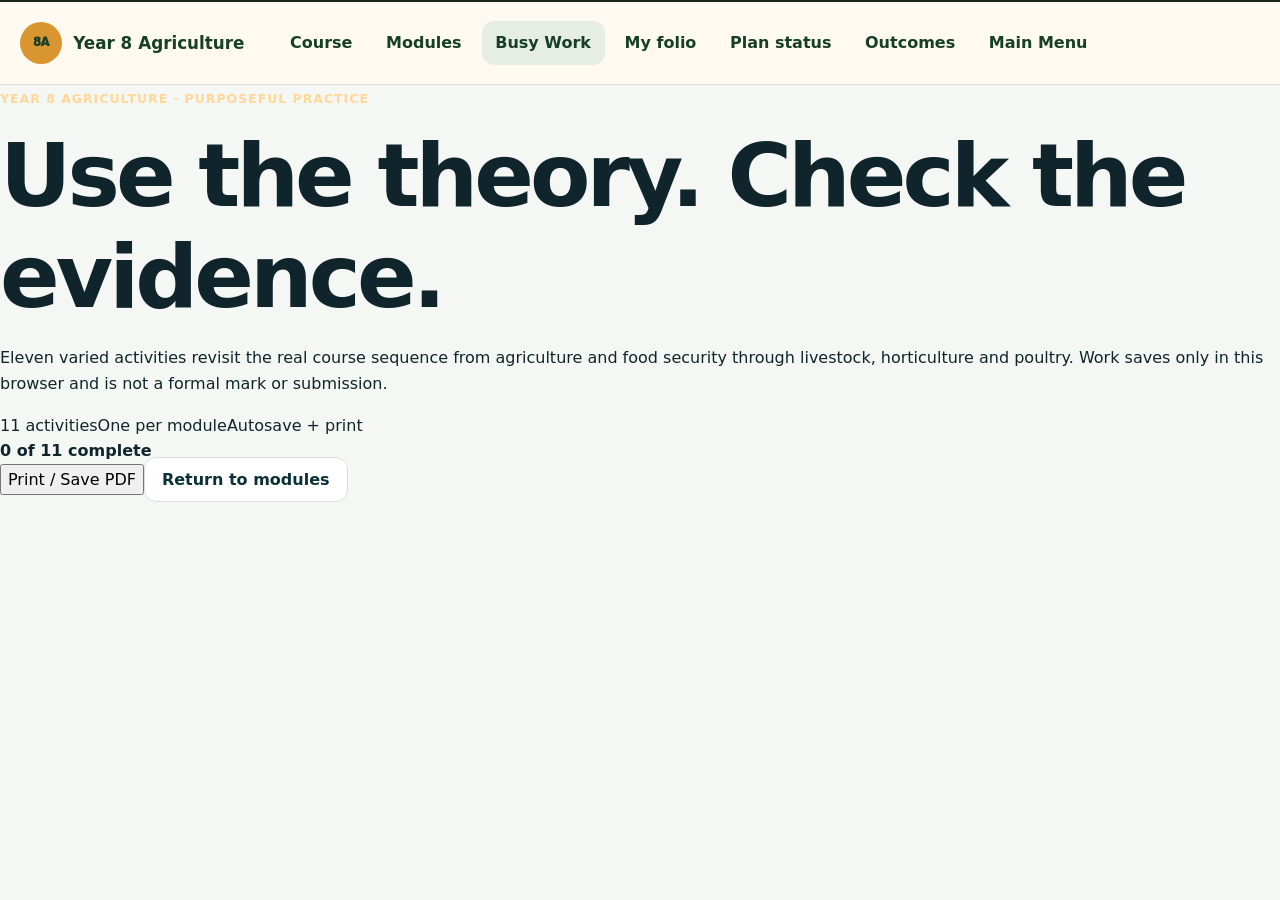
==== busy-work/index.html @ 5eb357f6 "Standardise Task 33 course front page" ====
<!doctype html>
<html lang="en-AU">
<head>
  <meta charset="utf-8">
  <meta name="viewport" content="width=device-width,initial-scale=1">
  <meta name="description" content="Year 8 Agriculture Busy Work activities linked to the guided course theory.">
  <title>Busy Work | Year 8 Agriculture</title>
  <link rel="stylesheet" href="../guided/course.css">
  <link rel="stylesheet" href="/busy-worksheets/course-library.css">
</head>
<body>
  <a class="skip-link" href="#busy-content">Skip to Busy Work</a>
  <header class="site-header"><div class="nav-wrap"><a class="brand" href="../index.html">Year 8 Agriculture</a></div></header>
  <main id="busy-content">
    <section class="course-busy-hero"><div class="course-busy-shell"><p class="eyebrow">YEAR 8 AGRICULTURE · PURPOSEFUL PRACTICE</p><h1>Use the theory. Check the evidence.</h1><p>Eleven varied activities revisit the real course sequence from agriculture and food security through livestock, horticulture and poultry. Work saves only in this browser and is not a formal mark or submission.</p><div class="course-busy-meta"><span>11 activities</span><span>One per module</span><span>Autosave + print</span></div></div></section>
    <section class="course-busy-main"><div class="course-busy-shell">
      <div class="course-busy-progress"><strong data-course-busy-progress>0 of 11 complete</strong><div class="course-busy-track"><div class="course-busy-fill" data-course-busy-fill></div></div><div class="course-busy-actions"><button type="button" data-course-busy-print>Print / Save PDF</button><a class="btn ghost" href="../index.html#pathway">Return to modules</a></div></div>
      <div class="course-busy-grid" data-course-busy-grid></div>
    </div></section>
  </main>
  <script>
  window.COURSE_BUSY_WORK={storageKey:'year-8-agriculture:busy-work:v1',visuals:[
    {src:'../assets/theory/theory-m01-s01.png',alt:'Course visual introducing agriculture and its connections with everyday life'},
    {src:'../assets/theory/theory-m02-s01.png',alt:'Course visual supporting food security systems thinking'},
    {src:'../assets/theory/theory-m03-s01.png',alt:'Course visual supporting cattle classification and selection'},
    {src:'../assets/theory/theory-m04-s01.png',alt:'Course visual supporting comparison of beef production systems'},
    {src:'../assets/theory/theory-m05-s01.png',alt:'Course visual supporting dairy production learning'},
    {src:'../assets/theory/theory-m06-s01.png',alt:'Course visual supporting the milk supply pathway'},
    {src:'../assets/theory/theory-m07-s01.png',alt:'Course visual supporting horticulture learning'},
    {src:'../assets/theory/theory-m08-s01.png',alt:'Course visual supporting horticultural supply-chain learning'},
    {src:'../assets/theory/theory-m09-s01.png',alt:'Course visual supporting pork production and product evidence'},
    {src:'../assets/theory/theory-m10-s01.png',alt:'Course visual supporting comparison of pig production systems'},
    {src:'../assets/theory/theory-m11-s01.png',alt:'Course visual supporting poultry systems learning'}
  ],activities:[
    {id:'ag-01',module:1,mechanic:'classification decision',title:'What belongs to agriculture?',intro:'Connect everyday products with the plants, animals and systems that supply them.',theoryHref:'../module.html?module=1#theory-1-1',theoryLabel:'Agriculture and everyday life',type:'multi',prompt:'Select every product group agriculture can supply.',options:['Food','Fibre','Timber','Fuel','Only finished electronic devices'],answers:[0,1,2,3],reflection:'Explain how one everyday product connects farming with transport or processing.'},
    {id:'ag-02',module:2,mechanic:'evidence choice',title:'Food security under pressure',intro:'Use the four dimensions of food security to judge a response to disruption.',theoryHref:'../module.html?module=2#theory-2-2',theoryLabel:'The four dimensions of food security',type:'choice',prompt:'Which statement best describes food security?',options:['Reliable access to sufficient, safe and nutritious food','Having one large harvest in a single year','Producing only food for export','Keeping every food item at the same price'],answer:0,reflection:'Name one disruption to a food system and one resilient response supported by the theory.'},
    {id:'ag-03',module:3,mechanic:'concept match',title:'Cattle groups, breeds and selection',intro:'Separate broad cattle groupings from breeds and breeding objectives.',theoryHref:'../module.html?module=3#theory-3-1',theoryLabel:'Cattle groups and adaptation clues',type:'match',prompt:'Match each idea to its accurate description.',rows:[{label:'Bos indicus and Bos taurus',answer:'Broad cattle groupings',options:['Broad cattle groupings','A single universally best breed','A food-security dimension']},{label:'Breed',answer:'A more specific classification',options:['A more specific classification','A housing system','A processed product']},{label:'Selective breeding',answer:'Uses defined objectives for inherited traits',options:['Uses defined objectives for inherited traits','Guarantees identical animals','Ignores production environments']}],reflection:'Explain why breed suitability must be judged against the environment and breeding objective.'},
    {id:'ag-04',module:4,mechanic:'system comparison',title:'Extensive or intensive?',intro:'Compare beef systems using the same evidence criteria.',theoryHref:'../module.html?module=4#theory-4-1',theoryLabel:'Extensive and intensive beef systems',type:'match',prompt:'Match each description to the system it most closely describes.',rows:[{label:'Larger land area, lower animal density and grazing-based feed',answer:'Extensive',options:['Extensive','Intensive']},{label:'Higher animal density with feed and resources managed in a smaller area',answer:'Intensive',options:['Extensive','Intensive']},{label:'A fair judgement using the same questions for both options',answer:'Evidence-based comparison',options:['Evidence-based comparison','Automatic preference']}],reflection:'State two criteria that would support a fair comparison of beef production systems.'},
    {id:'ag-05',module:5,mechanic:'value-chain decision',title:'From milk to value-added products',intro:'Connect inherited traits, production conditions and processing decisions.',theoryHref:'../module.html?module=5#theory-5-3',theoryLabel:'From milk to value-added products',type:'choice',prompt:'What does value adding do to raw milk?',options:['Changes it to increase usefulness, convenience, choice, shelf life or market value','Removes the need for controlled processing','Guarantees every dairy product has identical nutrition','Makes production conditions irrelevant'],answer:0,reflection:'Choose one dairy product and explain what change adds value without inventing processing settings.'},
    {id:'ag-06',module:6,mechanic:'process sequence',title:'Farm-to-fridge controls',intro:'Put the broad milk pathway in a defensible order and keep exact procedures under teacher direction.',theoryHref:'../module.html?module=6#theory-6-2',theoryLabel:'Food safety controls from farm to fridge',type:'order',prompt:'Give the broad pathway its correct order.',items:[{text:'Refrigerated storage and consumer use',position:4},{text:'Milk collection',position:1},{text:'Controlled processing',position:2},{text:'Cold transport and distribution',position:3}],reflection:'Explain why one weak control point can affect later stages in the pathway.'},
    {id:'ag-07',module:7,mechanic:'category match',title:'Horticulture is more than vegetables',intro:'Recognise the range of horticultural products and the factors that shape crop suitability.',theoryHref:'../module.html?module=7#theory-7-1',theoryLabel:'What horticulture includes',type:'multi',prompt:'Select every category included in horticulture by the course theory.',options:['Fruit','Vegetables','Nuts','Flowers','Turf','Nursery plants','Only livestock'],answers:[0,1,2,3,4,5],reflection:'Explain how two interacting environmental or management factors can affect where a crop suits production.'},
    {id:'ag-08',module:8,mechanic:'supply-chain sequence',title:'Paddock-to-plate pathway',intro:'Trace one horticultural product through a connected supply chain.',theoryHref:'../module.html?module=8#theory-8-1',theoryLabel:'Tracing a horticultural product from paddock to plate',type:'order',prompt:'Place these broad stages in a defensible order.',items:[{text:'Retail and consumer use',position:4},{text:'Production planning and growing',position:1},{text:'Harvest and grading',position:2},{text:'Storage, transport or processing',position:3}],reflection:'Identify one point where sensor data could support a more precise decision and state what observation is needed.'},
    {id:'ag-09',module:9,mechanic:'label evidence',title:'Read pork origin claims carefully',intro:'Distinguish products, value adding and different kinds of country-of-origin evidence.',theoryHref:'../module.html?module=9#theory-9-2',theoryLabel:'Reading country-of-origin evidence',type:'choice',prompt:'Why must “grown”, “produced”, “made” and “packed” claims be read carefully?',options:['They provide different kinds of origin evidence','They all mean exactly the same thing','They identify the pig breed automatically','They replace the ingredient list'],answer:0,reflection:'Explain what additional evidence you would check before making a claim about a pork product.'},
    {id:'ag-10',module:10,mechanic:'welfare evidence sort',title:'Compare pig systems fairly',intro:'Use shared criteria and multiple welfare indicators instead of relying on one feature.',theoryHref:'../module.html?module=10#theory-10-3',theoryLabel:'Welfare evidence and defensible choices',type:'multi',prompt:'Select every appropriate basis for a defensible comparison.',options:['Apply the same criteria to each housing system','Use multiple animal-based indicators','Use resource or management indicators','Choose from one photograph alone','Ignore feed, water and management evidence'],answers:[0,1,2],reflection:'Write one balanced comparison question that could be applied to every pig housing system.'},
    {id:'ag-11',module:11,mechanic:'farm-to-plate sequence',title:'Poultry pathways and trade-offs',intro:'Connect broilers, layers, the poultry supply chain and evidence-based system comparison.',theoryHref:'../module.html?module=11#theory-11-1',theoryLabel:'Poultry, broilers and layers',type:'match',prompt:'Match each term to its course meaning.',rows:[{label:'Broiler',answer:'Poultry raised for meat',options:['Poultry raised for meat','Poultry kept for eggs','A retail stage']},{label:'Layer',answer:'Poultry kept for egg production',options:['Poultry kept for egg production','Poultry raised only for feathers','A processing method']},{label:'Supply chain',answer:'Links production, processing, transport, retail and consumers',options:['Links production, processing, transport, retail and consumers','Compares only cage systems','Ends before transport']}],reflection:'Explain one trade-off that should be considered when comparing layer systems with the same criteria.'}
  ]};
  </script>
  <script src="/busy-worksheets/course-library.js"></script>
  <script src="../shared/hub-navigation.js"></script>
</body>
</html>
---- guided/course.css ----
:root {
  --ink: #10252b;
  --muted: #53666b;
  --paper: #f5f7f4;
  --card: #ffffff;
  --steel: #174f5d;
  --steel-dark: #0b3039;
  --amber: #d99032;
  --amber-pale: #fff3df;
  --line: #d7e0df;
  --success: #26704b;
  --danger: #a33a32;
  --shadow: 0 18px 45px rgba(12, 37, 43, 0.12);
  --radius: 18px;
}

* { box-sizing: border-box; }
html { scroll-behavior: smooth; }
body {
  margin: 0;
  overflow-x: hidden;
  color: var(--ink);
  background: var(--paper);
  font-family: Inter, ui-sans-serif, system-ui, -apple-system, BlinkMacSystemFont, "Segoe UI", sans-serif;
  line-height: 1.6;
}
.skip-link { position: fixed; top: 8px; left: 8px; z-index: 1000; transform: translateY(-180%); padding: 9px 13px; border-radius: 8px; background: white; color: var(--ink); font-weight: 750; }
.skip-link:focus { transform: translateY(0); }
a { color: inherit; }
img { max-width: 100%; display: block; }
button, input, textarea, select { font: inherit; }

.site-header {
  position: sticky;
  top: 0;
  z-index: 20;
  background: rgba(9, 37, 44, 0.96);
  color: white;
  backdrop-filter: blur(12px);
}
.nav-wrap {
  width: min(1160px, calc(100% - 32px));
  min-height: 68px;
  margin: 0 auto;
  display: flex;
  flex-wrap: wrap;
  align-items: center;
  justify-content: space-between;
  gap: 20px;
}
.brand { font-weight: 850; text-decoration: none; letter-spacing: .01em; }
.nav-links { display: flex; flex-wrap: wrap; max-width: 100%; gap: 8px; }
.nav-links a {
  padding: 8px 11px;
  border-radius: 999px;
  text-decoration: none;
  color: #e7f1f2;
}
.nav-links a:hover, .nav-links a:focus-visible { background: rgba(255,255,255,.12); }

.hero { min-height: 570px; color: white; display: grid; align-items: center; background: linear-gradient(135deg, #061c22, #174f5d); }
.sister-hero .hero-inner { display: grid; grid-template-columns: minmax(0, 1.1fr) minmax(300px, .9fr); gap: 34px; align-items: center; }
.hero-showcase { margin: 42px 0; overflow: hidden; border: 1px solid rgba(255,255,255,.24); border-radius: 22px; background: rgba(255,255,255,.08); box-shadow: var(--shadow); }
.hero-showcase img { width: 100%; min-height: 360px; object-fit: cover; }
.hero-showcase figcaption { padding: 12px 16px; color: #e9f1f1; font-size: .84rem; line-height: 1.45; }
.hero-inner, .section, .module-main, .folio-main {
  width: min(1160px, calc(100% - 32px));
  margin-inline: auto;
}
.hero-copy { width: min(630px, 100%); padding: 90px 0 80px; }
.hero-copy, .module-hero-inner, .module-main, .folio-main { max-width: calc(100vw - 32px); }
.eyebrow {
  display: inline-flex;
  align-items: center;
  gap: 8px;
  margin: 0 0 16px;
  color: #ffd797;
  font-weight: 850;
  letter-spacing: .08em;
  text-transform: uppercase;
  font-size: .78rem;
}
h1, h2, h3 { line-height: 1.15; margin-top: 0; }
h1 { font-size: clamp(2.7rem, 7vw, 5.5rem); letter-spacing: -.045em; margin-bottom: 18px; }
h2 { font-size: clamp(2rem, 4vw, 3.2rem); letter-spacing: -.025em; }
h3 { font-size: 1.28rem; }
.hero p { font-size: clamp(1.05rem, 2vw, 1.3rem); color: #e9f1f1; }
.hero-actions, .button-row { display: flex; flex-wrap: wrap; gap: 12px; margin-top: 28px; }
.btn {
  border: 0;
  border-radius: 12px;
  padding: 12px 17px;
  background: var(--amber);
  color: #172022;
  font-weight: 850;
  text-decoration: none;
  cursor: pointer;
}
.btn:hover, .btn:focus-visible { filter: brightness(1.05); transform: translateY(-1px); }
.btn.secondary { color: white; background: rgba(255,255,255,.13); border: 1px solid rgba(255,255,255,.3); }
.btn.ghost { background: white; border: 1px solid var(--line); color: var(--steel-dark); }

.section { padding: 84px 0; }
.section.tint { width: 100%; max-width: none; background: #e9efed; }
.section.tint > .section-inner { width: min(1160px, calc(100% - 32px)); margin: auto; }
.section-intro { max-width: 760px; color: var(--muted); font-size: 1.08rem; }
.grid { display: grid; gap: 20px; }
.grid.three { grid-template-columns: repeat(3, minmax(0, 1fr)); }
.grid.two { grid-template-columns: repeat(2, minmax(0, 1fr)); }
.card {
  background: var(--card);
  border: 1px solid var(--line);
  border-radius: var(--radius);
  padding: 24px;
  box-shadow: var(--shadow);
}
.module-card { position: relative; display: flex; flex-direction: column; min-height: 295px; }
.module-card .stage { color: var(--steel); font-size: .82rem; font-weight: 900; text-transform: uppercase; letter-spacing: .08em; }
.module-card p { color: var(--muted); }
.module-card .module-link { margin-top: auto; font-weight: 850; color: var(--steel); }
.status-pill {
  display: inline-flex;
  width: fit-content;
  padding: 5px 10px;
  border-radius: 999px;
  background: #e2eee8;
  color: var(--success);
  font-size: .78rem;
  font-weight: 850;
}
.outcome-list { list-style: none; padding: 0; display: grid; gap: 10px; }
.outcome-list li { border-left: 4px solid var(--amber); padding: 8px 0 8px 14px; }
.resource-card a { color: var(--steel); font-weight: 800; }
.pending { border-left: 5px solid var(--amber); background: var(--amber-pale); }

.module-hero {
  color: white;
  padding: 70px 0 54px;
  background: linear-gradient(135deg, var(--steel-dark), var(--steel));
}
.module-hero-inner { width: min(960px, calc(100% - 32px)); margin: auto; }
.module-hero h1 { font-size: clamp(2.3rem, 6vw, 4.4rem); }
.module-main, .folio-main { width: min(960px, calc(100% - 32px)); padding: 48px 0 90px; }
.progress-panel { margin: -28px auto 28px; position: relative; }
.progress-track { height: 10px; background: #dae3e1; border-radius: 999px; overflow: hidden; }
.progress-fill { height: 100%; width: 0; background: linear-gradient(90deg, var(--amber), #efbb62); transition: width .2s ease; }
.student-grid { display: grid; grid-template-columns: 1fr 1fr; gap: 16px; }
label { font-weight: 750; }
input[type="text"], input[type="password"], select, textarea {
  width: 100%;
  margin-top: 6px;
  border: 1px solid #b8c7c5;
  border-radius: 11px;
  padding: 11px 12px;
  background: #fff;
  color: var(--ink);
}
textarea { min-height: 135px; resize: vertical; }
.theory-section { margin-top: 24px; display: flow-root; }
.theory-section p { max-width: 78ch; color: #31484e; text-wrap: pretty; }
.theory-chunk-heading {
  margin: 22px 0 8px;
  padding-left: 11px;
  border-left: 4px solid var(--steel);
  color: var(--steel-dark);
  font-size: 1rem;
  line-height: 1.35;
}
.theory-section li + li { margin-top: 6px; }
.written-evidence { width: 100%; min-width: 0; }
.clarification-button { min-height: 44px; margin: 2px 0 10px; padding: 8px 12px; border: 1px solid #8aa9a0; border-radius: 9px; background: #f7fbf9; color: var(--ink); font: inherit; font-weight: 750; cursor: pointer; }
.clarification-button:hover { background: #edf4f1; }
.clarification-button:focus-visible { outline: 3px solid #236e5b; outline-offset: 3px; }
.clarification-panel { max-width: 68ch; margin: 0 0 12px; padding: 11px 13px; border-left: 4px solid #3c806e; border-radius: 0 9px 9px 0; background: #edf4f1; overflow-wrap: anywhere; }
.written-evidence textarea {
  display: block;
  width: 100%;
  max-width: none;
  min-width: 0;
  min-height: 175px;
  line-height: 1.55;
  overflow-wrap: break-word;
}
.theory-visual {
  float: right;
  width: min(38%, 360px);
  margin: .25rem 0 1rem 1.35rem;
  padding: .65rem;
  border: 1px solid var(--line);
  border-radius: 14px;
  background: #f5f8f7;
  box-shadow: 0 10px 24px rgba(17, 46, 52, .1);
}
.theory-visual--left { float: left; margin: .25rem 1.35rem 1rem 0; }
.zoomable-infographic { position: relative; display: block; color: white; text-decoration: none; cursor: zoom-in; }
.zoomable-infographic:focus-visible { outline: 4px solid var(--amber); outline-offset: 4px; }
.zoomable-infographic:hover .infographic-open-label,
.zoomable-infographic:focus-visible .infographic-open-label { background: var(--amber); color: #172022; }
.infographic-open-label {
  position: absolute;
  right: 10px;
  bottom: 10px;
  z-index: 2;
  padding: 6px 10px;
  border-radius: 999px;
  background: rgba(6, 28, 34, .9);
  color: white;
  font-size: .78rem;
  font-weight: 850;
  line-height: 1.2;
  box-shadow: 0 4px 14px rgba(0, 0, 0, .24);
}
.theory-visual__image {
  width: 100%;
  aspect-ratio: 16 / 9;
  border-radius: 9px;
  background-repeat: no-repeat;
  background-size: cover;
  background-position: center;
  background-color: var(--ink);
}
.theory-visual figcaption { margin-top: .6rem; color: var(--muted); font-size: .82rem; line-height: 1.4; }
.tool-photo-gallery { clear: both; display: grid; grid-template-columns: repeat(auto-fit, minmax(180px, 1fr)); gap: 14px; margin: 24px 0; }
.tool-photo-card { min-width: 0; margin: 0; padding: 10px; border: 1px solid var(--line); border-radius: 13px; background: #f5f8f7; }
.tool-photo-link { border-radius: 9px; overflow: hidden; background: #e7eceb; }
.tool-photo-link img { width: 100%; aspect-ratio: 4 / 3; object-fit: contain; background: #f3f5f4; }
.tool-photo-card figcaption { margin-top: 9px; color: var(--muted); font-size: .82rem; line-height: 1.45; }
.tool-photo-credit { display: block; margin-top: 5px; font-size: .76rem; }
.tool-photo-credit a { color: var(--steel-dark); font-weight: 750; }
.plan-guidance { clear: both; margin: 30px 0 8px; padding-top: 26px; border-top: 2px solid var(--line); }
.plan-guidance > h3 { font-size: clamp(1.45rem, 3vw, 2rem); }
.plan-guidance > h4 { margin: 20px 0 8px; color: var(--steel-dark); }
.plan-sheet-gallery { display: grid; grid-template-columns: repeat(2, minmax(0, 1fr)); gap: 16px; margin-top: 24px; }
.plan-sheet-card { min-width: 0; margin: 0; padding: 11px; border: 1px solid var(--line); border-radius: 14px; background: #f5f8f7; }
.plan-preview-link { overflow: hidden; border: 1px solid #c7d1d0; border-radius: 10px; background: white; }
.plan-preview-link img { width: 100%; aspect-ratio: 1.45 / 1; object-fit: contain; background: white; }
.plan-sheet-card figcaption { margin-top: 10px; color: var(--muted); font-size: .84rem; line-height: 1.45; }
.plan-sheet-card figcaption > strong, .plan-sheet-card figcaption > span { display: block; }
.plan-sheet-card figcaption > strong { margin-bottom: 4px; color: var(--ink); }
.plan-actions { display: flex !important; flex-wrap: wrap; gap: 8px 12px; margin-top: 10px; }
.plan-open-link, .plan-download-link { color: var(--steel-dark); font-weight: 850; text-underline-offset: 3px; }
.plan-open-link:focus-visible, .plan-download-link:focus-visible { outline: 3px solid var(--amber); outline-offset: 3px; }
.video-learning { clear: both; margin: 30px 0 8px; padding: 22px; border: 1px solid var(--line); border-radius: 16px; background: #f7fbf9; }
.video-learning > h3 { margin: 3px 0 2px; color: var(--ink); font-size: clamp(1.35rem, 3vw, 1.8rem); }
.video-learning__channel { margin: 0 0 16px; color: var(--muted) !important; font-size: .9rem; font-weight: 750; }
.video-learning__grid { display: grid; grid-template-columns: minmax(0, 1.35fr) minmax(240px, .85fr); gap: 18px; align-items: start; }
.video-learning__player { min-width: 0; aspect-ratio: 16 / 9; overflow: hidden; border-radius: 12px; background: #0b1d22; box-shadow: 0 10px 24px rgba(17, 46, 52, .14); }
.video-learning__player iframe { display: block; width: 100%; height: 100%; border: 0; }
.video-learning__notes { min-width: 0; }
.video-learning__notes h4 { margin: 0 0 5px; color: var(--steel-dark); font-size: 1rem; }
.video-learning__notes h4:not(:first-child) { margin-top: 17px; }
.video-learning__notes p { margin: 0; }
.video-learning__fallback { margin: 18px 0 0; padding: 13px 15px; border-left: 4px solid var(--amber); border-radius: 0 10px 10px 0; background: var(--amber-pale); }
.video-learning__actions { display: flex; flex-wrap: wrap; align-items: center; gap: 10px 16px; margin-top: 16px; }
.video-learning__actions > a:not(.btn) { color: var(--steel-dark); font-weight: 850; text-underline-offset: 3px; }
.video-learning__actions > a:focus-visible { outline: 3px solid var(--amber); outline-offset: 3px; }
.video-learning__disclaimer { margin-top: 17px; font-weight: 650; }
.video-learning__source-check { margin: 13px 0 0; color: var(--muted) !important; font-size: .84rem; line-height: 1.45; }
.callout { margin: 20px 0 0; padding: 16px 18px; border-radius: 12px; background: #e6f1f3; border-left: 5px solid var(--steel); font-weight: 750; }
.theory-sources { margin-top: 16px; padding-top: 14px; border-top: 1px solid var(--line); font-size: 0.94rem; }
.theory-sources ul { margin: 7px 0; }
.theory-sources p { margin-bottom: 0; color: var(--muted); }
.check-group { margin-top: 26px; padding: 20px; border: 1px solid var(--line); border-radius: 14px; background: #f8fbfb; }
.check-group[id], #knowledge-checks { scroll-margin-top: 92px; }
.check-group > h3 { margin-top: 4px; color: var(--ink); }
.check-group .check:first-of-type { margin-top: 12px; }
.check h4 { margin-bottom: 12px; color: var(--ink); font-size: 1rem; line-height: 1.45; }
.check { margin-top: 18px; padding-top: 18px; border-top: 1px solid var(--line); }
.option { display: block; margin: 9px 0; font-weight: 500; }
.question-help { margin: 14px 0; }
.hint-toggle, .secondary-hint-toggle {
  border: 0;
  padding: 0;
  background: transparent;
  color: var(--steel);
  font: inherit;
  font-weight: 850;
  text-decoration: underline;
  text-underline-offset: 3px;
  cursor: pointer;
}
.theory-direction {
  margin-top: 10px;
  padding: 13px 15px;
  border-left: 4px solid var(--amber);
  border-radius: 0 10px 10px 0;
  background: var(--amber-pale);
}
.theory-direction > a { display: block; width: fit-content; color: var(--steel-dark); font-weight: 850; }
.secondary-hint-toggle { display: block; margin-top: 10px; font-size: .92rem; }
.theory-reminder { margin-top: 9px; color: #31484e; }
.theory-section:focus-visible { outline: 4px solid var(--amber); outline-offset: 4px; }
.theory-section[id] { scroll-margin-top: 92px; }
.feedback { margin-top: 10px; min-height: 26px; font-weight: 750; }
.feedback.good { color: var(--success); }
.feedback.bad { color: var(--danger); }
.model-feedback { display: none; margin-top: 12px; padding: 14px; background: #edf4f1; border-radius: 10px; }
.model-feedback.open { display: block; }
.completion-box { background: #ecf5f0; border-color: #bad8c8; }
.module-nav { display: flex; justify-content: space-between; gap: 16px; margin-top: 26px; }

.folio-grid { display: grid; grid-template-columns: repeat(2, minmax(0,1fr)); gap: 18px; }
.folio-card { counter-increment: folio; }
.folio-card h2 { font-size: 1.35rem; }
.folio-card h2::before { content: counter(folio, decimal-leading-zero) " "; color: var(--amber); }
.folio-visual {
  display: block;
  aspect-ratio: 16 / 9;
  margin: -4px -4px 18px;
  border: 1px solid var(--line);
  border-radius: 14px;
  background-repeat: no-repeat;
  background-size: cover;
  background-position: center;
  background-color: var(--ink);
}
.folio-card:nth-child(1) .folio-visual { background-image: url("../assets/visuals/folio-card-01.png"); }
.folio-card:nth-child(2) .folio-visual { background-image: url("../assets/visuals/folio-card-02.png"); }
.folio-card:nth-child(3) .folio-visual { background-image: url("../assets/visuals/folio-card-03.png"); }
.folio-card:nth-child(4) .folio-visual { background-image: url("../assets/visuals/folio-card-04.png"); }
.folio-card:nth-child(5) .folio-visual { background-image: url("../assets/visuals/folio-card-05.png"); }
.folio-card:nth-child(6) .folio-visual { background-image: url("../assets/visuals/folio-card-06.png"); }
.folio-card:nth-child(7) .folio-visual { background-image: url("../assets/visuals/folio-card-07.png"); }
.folio-card:nth-child(8) .folio-visual { background-image: url("../assets/visuals/folio-card-08.png"); }
.folio-card:nth-child(9) .folio-visual { background-image: url("../assets/visuals/folio-card-09.png"); }
.folio-card:nth-child(10) .folio-visual { background-image: url("../assets/visuals/folio-card-10.png"); }
.folio-card:nth-child(11) .folio-visual { background-image: url("../assets/visuals/folio-card-11.png"); }
.folio-card:nth-child(12) .folio-visual { background-image: url("../assets/visuals/folio-card-12.png"); }
.folio-main { counter-reset: folio; }
.print-identity { display: none; }
.folio-meta { display: grid; gap: 4px; padding-top: 10px; border-top: 1px solid var(--line); color: var(--muted); font-size: .86rem; }
.folio-meta a { font-weight: 750; }
.folio-visual-caption { margin-top: -10px; color: var(--muted); font-size: .82rem; }
.save-state { color: var(--muted); font-size: .9rem; }
.photo-preview { margin-top: 12px; padding: 12px; border: 1px solid var(--line); border-radius: 12px; background: #f4f7f6; }
.photo-preview img { max-height: 320px; margin: 0 auto; object-fit: contain; }
.import-label { display: inline-flex; align-items: center; }
.import-label input { position: absolute; width: 1px; height: 1px; overflow: hidden; clip: rect(0,0,0,0); }
.evidence-note { color: var(--muted); }
.pathway-break { margin-top: 64px; }

footer { background: var(--steel-dark); color: #dce8e9; padding: 34px 16px; text-align: center; }

@media (max-width: 820px) {
  .sister-hero .hero-inner { grid-template-columns: 1fr; }
  .hero-showcase { margin-top: -30px; }
  .theory-visual, .theory-visual--left { float: none; width: 100%; margin: 1.1rem 0; }
  .video-learning__grid { grid-template-columns: 1fr; }
  .grid.three, .grid.two, .folio-grid { grid-template-columns: 1fr; }
  .nav-wrap { display: grid; grid-template-columns: minmax(0, 1fr); align-items: start; justify-content: stretch; padding: 14px 0; }
  .brand { display: block; width: 100%; }
  .nav-links { display: grid; grid-template-columns: repeat(3, minmax(0, 1fr)); width: 100%; overflow: visible; padding-bottom: 3px; }
  .nav-links a { text-align: center; }
  .hero { min-height: 630px; background-position: 62% center; }
  .hero-copy { padding: 70px 0; }
  .student-grid { grid-template-columns: 1fr; }
}

@media (max-width: 520px) {
  .site-header { position: static; }
  .section { padding: 62px 0; }
  .hero-inner, .section, .module-main, .folio-main { width: calc(100% - 22px); }
  .module-hero-inner { width: calc(100% - 22px); max-width: calc(100vw - 22px); }
  .card { padding: 19px; border-radius: 15px; }
  .module-nav { flex-direction: column; }
  .module-nav .btn { text-align: center; }
  .written-evidence textarea { min-height: 210px; }
  .tool-photo-gallery { grid-template-columns: 1fr; }
  .plan-sheet-gallery { grid-template-columns: 1fr; }
  .video-learning { padding: 16px; }
  .video-learning__actions { align-items: stretch; }
  .video-learning__actions .btn { width: 100%; text-align: center; }
  .nav-links { gap: 5px; }
  .nav-links a { padding: 7px 3px; font-size: .9rem; }
}

@media print {
  .site-header, .skip-link, .hero-actions, .button-row, .clarification-button, .question-help, .module-nav, .infographic-open-label, .video-learning__player, footer { display: none !important; }
  body { background: white; font-size: 11pt; }
  .module-hero { color: black; background: white; padding: 20px 0; }
  .module-main, .folio-main { width: 100%; padding: 0; }
  .card { box-shadow: none; break-inside: avoid; border-color: #aaa; }
  #knowledge-checks, .check-group { break-inside: auto; }
  .check { break-inside: avoid; }
  .plan-guidance { break-inside: auto; }
  .plan-sheet-card { break-inside: avoid; box-shadow: none; }
  .plan-preview-link img { max-height: 105mm; }
  .plan-open-link::after { content: " (" attr(href) ")"; font-weight: 400; overflow-wrap: anywhere; }
  .video-learning__actions .btn::after { content: " (" attr(href) ")"; font-weight: 400; overflow-wrap: anywhere; }
  textarea { border: 1px solid #777; min-height: 90px; }
  .model-feedback.open { display: block; }
  .folio-grid { display: block; }
  .folio-page .module-hero, .folio-page .progress-panel { display: none !important; }
  .folio-card { break-before: page; break-inside: avoid; page-break-before: always; font-size: 9pt; }
  .folio-card:first-child { break-before: auto; page-break-before: auto; }
  .folio-card h2 { margin-top: 4px; font-size: 15pt; }
  .folio-card p, .folio-card ul { margin-top: 5px; margin-bottom: 7px; }
  .folio-card details { display: none; }
  .folio-card textarea { min-height: 52px; }
  .folio-visual { max-height: 42mm; margin-bottom: 8px; }
  .print-identity { display: block; margin: 0 0 5px; color: #344; font-size: 8pt; }
  .photo-preview { break-inside: avoid; }
}
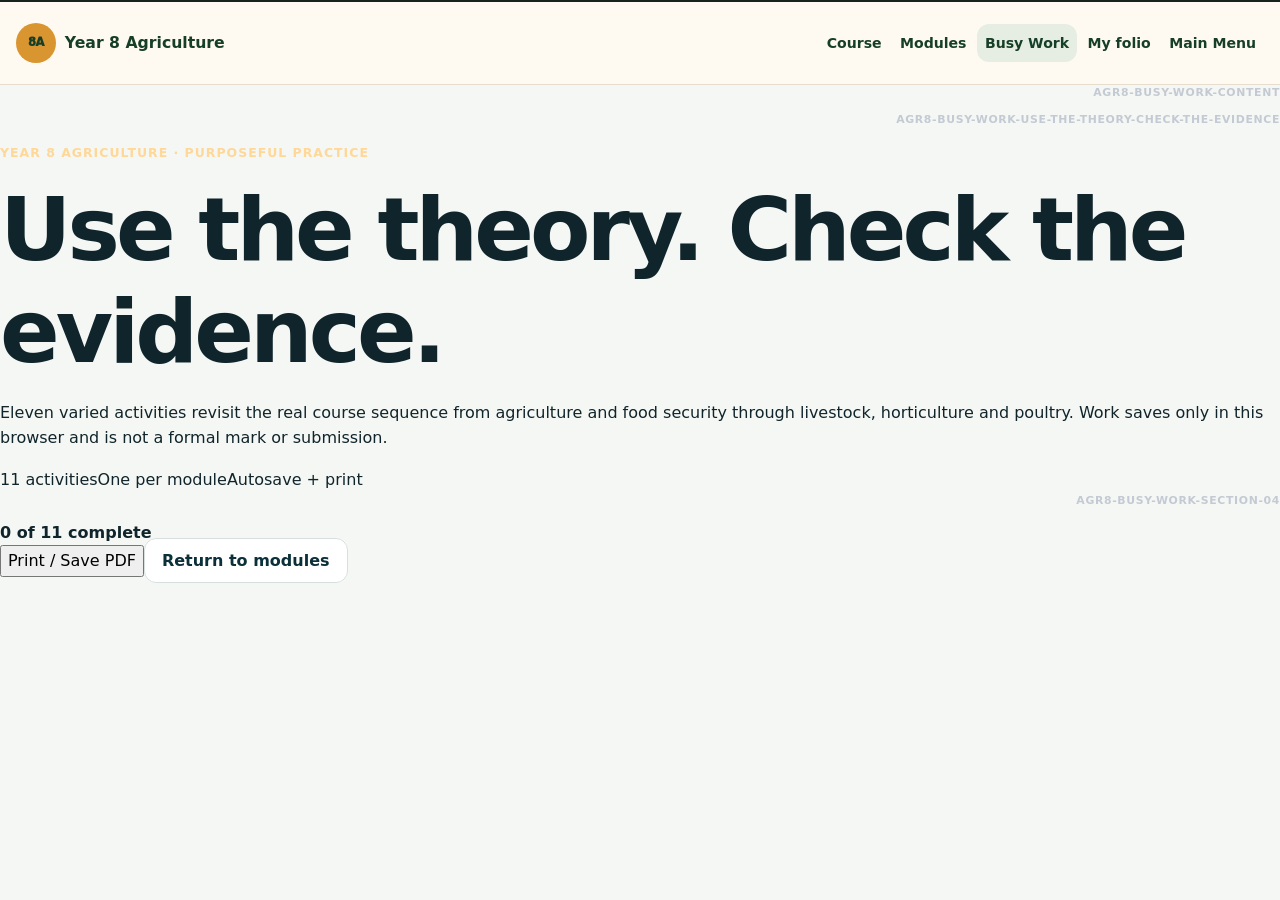
==== commit b79a8a0e: "Align modules and add section references" ====
--- a/busy-work/index.html
+++ b/busy-work/index.html
@@ -7,7 +7,7 @@
   <title>Busy Work | Year 8 Agriculture</title>
   <link rel="stylesheet" href="../guided/course.css">
   <link rel="stylesheet" href="/busy-worksheets/course-library.css">
-</head>
+<link rel="stylesheet" href="../section-reference.css?v=20260817a"></head>
 <body>
   <a class="skip-link" href="#busy-content">Skip to Busy Work</a>
   <header class="site-header"><div class="nav-wrap"><a class="brand" href="../index.html">Year 8 Agriculture</a></div></header>
@@ -47,5 +47,5 @@
   </script>
   <script src="/busy-worksheets/course-library.js"></script>
   <script src="../shared/hub-navigation.js"></script>
-</body>
+<script src="../vendor/html2canvas.min.js"></script><script src="../section-reference.js?v=20260817a" data-site-code="AGR8"></script></body>
 </html>
--- a/section-reference.css
+++ b/section-reference.css
@@ -0,0 +1,79 @@
+.section-reference {
+  display: block;
+  max-width: 100%;
+  min-width: 0;
+  width: auto;
+  margin: 0 0 12px auto;
+  color: #c4cad3;
+  font-size: 0.68rem;
+  font-weight: 700;
+  letter-spacing: 0.06em;
+  line-height: 1.4;
+  text-decoration: none;
+  text-align: right;
+  text-transform: uppercase;
+  overflow-wrap: anywhere;
+}
+
+.section-reference-overlay-target {
+  position: relative;
+}
+
+.section-reference-layout-safe {
+  min-width: 0;
+  overflow-wrap: anywhere;
+}
+
+.section-reference--overlay {
+  bottom: auto;
+  display: block;
+  height: auto;
+  left: auto;
+  margin: 0;
+  max-width: calc(100% - 28px);
+  min-height: 0;
+  position: absolute;
+  right: 14px;
+  top: 10px;
+  width: max-content;
+  z-index: 6;
+}
+
+.section-reference--on-dark {
+  color: rgba(255, 255, 255, 0.5);
+}
+
+.section-reference--on-dark:hover,
+.section-reference--on-dark:focus-visible {
+  color: rgba(255, 255, 255, 0.92);
+}
+
+.section-reference:hover,
+.section-reference:focus-visible {
+  color: #0757a0;
+  text-decoration: underline;
+  text-underline-offset: 3px;
+}
+
+.section-reference:focus-visible {
+  outline: 2px solid #0757a0;
+  outline-offset: 3px;
+  border-radius: 2px;
+}
+
+.section-reference.is-copied {
+  color: #667085;
+}
+
+.section-reference.is-capturing,
+.section-reference.is-capturing:focus-visible {
+  color: #c4cad3;
+  outline: none;
+  text-decoration: none;
+}
+
+@media print {
+  .section-reference {
+    display: none;
+  }
+}
